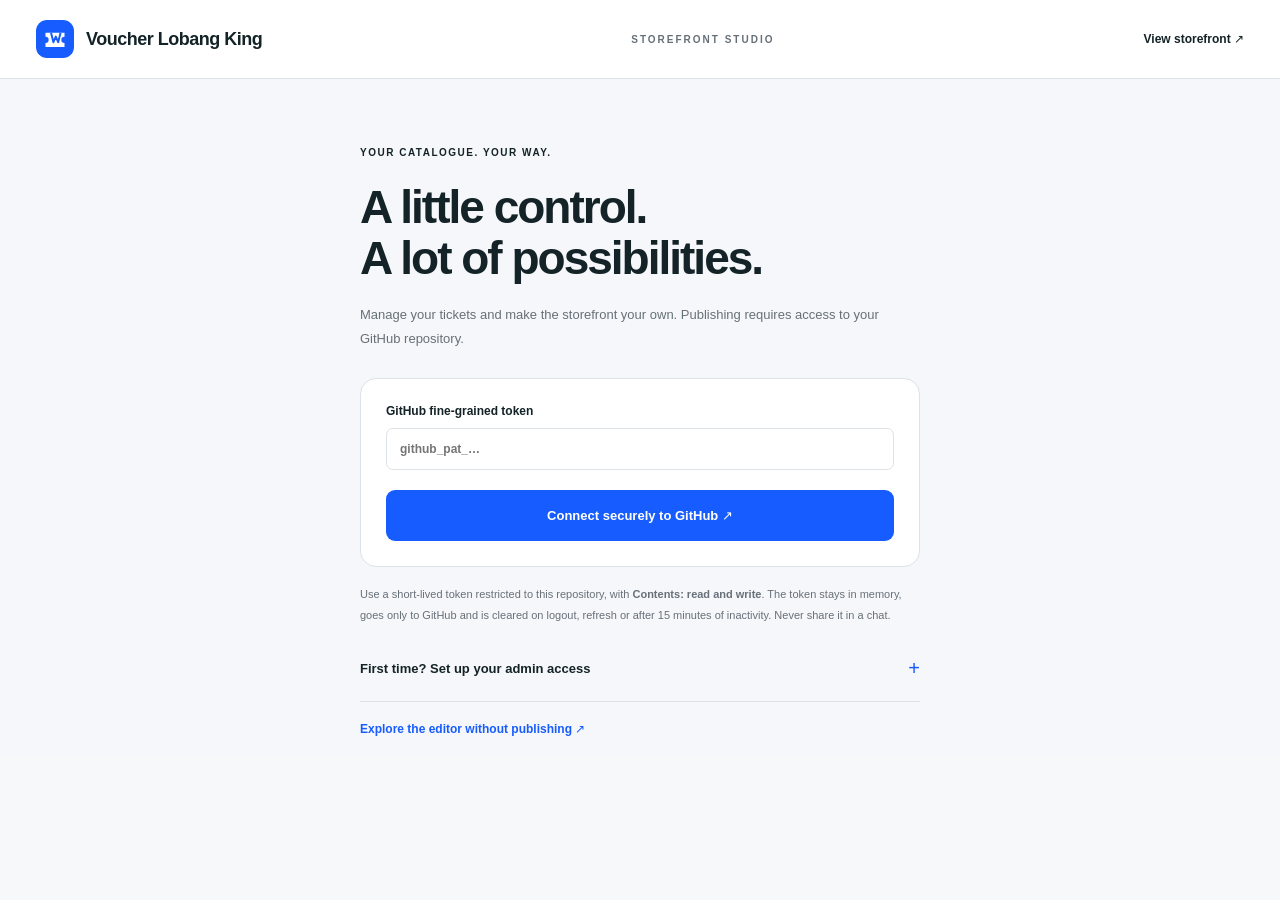
==== admin.html @ 3c6df665 "Launch Voucher Lobang King ticket storefront and protected admin" ====
<!doctype html><html lang="en"><head><meta charset="utf-8"><meta name="viewport" content="width=device-width,initial-scale=1"><meta name="robots" content="noindex,nofollow"><meta name="referrer" content="no-referrer"><meta http-equiv="Content-Security-Policy" content="default-src 'self'; script-src 'self'; style-src 'self' 'unsafe-inline'; img-src 'self' data: blob:; connect-src 'self' https://api.github.com; frame-src 'self'; object-src 'none'; base-uri 'self'; form-action 'self'"><title>Admin · Voucher Lobang King</title><link rel="icon" href="assets/logo.svg"><link rel="stylesheet" href="styles.css"><link rel="stylesheet" href="admin.css"><script src="shared.js" defer></script><script src="admin.js" defer></script></head><body class="admin-body">
<header class="admin-header"><a class="brand" href="./"><img src="assets/logo.svg" width="38" height="38" alt=""><span>Voucher Lobang King</span></a><span class="admin-label">STOREFRONT STUDIO</span><a class="text-link" href="./" target="_blank" rel="noopener">View storefront ↗</a></header>
<section id="login-panel" class="login-panel"><div class="eyebrow">YOUR CATALOGUE. YOUR WAY.</div><h1>A little control.<br>A lot of possibilities.</h1><p>Manage your tickets and make the storefront your own. Publishing requires access to your GitHub repository.</p><form id="login-form"><label>GitHub fine-grained token<input id="github-token" type="password" autocomplete="off" spellcheck="false" placeholder="github_pat_…" required></label><button class="button" id="connect-button" type="submit">Connect securely to GitHub ↗</button></form><p class="help">Use a short-lived token restricted to this repository, with <strong>Contents: read and write</strong>. The token stays in memory, goes only to GitHub and is cleared on logout, refresh or after 15 minutes of inactivity. Never share it in a chat.</p><details class="token-guide"><summary>First time? Set up your admin access <span>+</span></summary><ol><li>Open <a href="https://github.com/settings/personal-access-tokens/new" target="_blank" rel="noopener noreferrer">GitHub’s fine-grained token settings ↗</a>.</li><li>Choose the account that owns your site. Set a short expiry.</li><li>Select <strong>Only select repositories</strong>, then <strong>VoucherLobang</strong>.</li><li>Under Repository permissions, set <strong>Contents</strong> to <strong>Read and write</strong>. Leave other permissions unchanged.</li><li>Generate the token, paste it above and connect. Revoke it in GitHub when no longer needed.</li></ol></details><button id="open-draft" class="draft-button" type="button">Explore the editor without publishing ↗</button><p id="login-status" role="status" aria-live="polite"></p></section>
<div id="workspace" class="studio" hidden><aside class="studio-sidebar"><div><div class="eyebrow">YOUR STOREFRONT</div><h2>Make it yours.</h2><p id="auth-status" class="help"></p></div><nav aria-label="Admin sections"><button data-tab="tickets" class="selected">◈ &nbsp; Tickets</button><button data-tab="design">✦ &nbsp; Brand & design</button><button data-tab="content">≡ &nbsp; Homepage & links</button><button data-tab="faq">? &nbsp; Questions & answers</button><button data-tab="backup">↓ &nbsp; Backup & restore</button></nav><div class="sidebar-bottom"><p class="help">Drafts save on this device. Publish sends changes to GitHub for your live website.</p><button id="logout" class="button secondary">Disconnect</button></div></aside><main class="studio-main"><div class="studio-toolbar"><div><span id="change-status" class="pill">Draft</span><p id="save-status" role="status" aria-live="polite">Ready when you are.</p></div><div><button id="toggle-preview" class="button secondary">Show live preview</button><button id="publish" class="button">Publish changes ↗</button></div></div><div class="editor-layout"><div id="editor"></div><section id="preview-panel" class="preview-panel" hidden><div class="preview-toolbar"><strong>Draft preview</strong><button id="preview-size" class="text-button">Mobile view</button></div><iframe id="preview-frame" title="Draft storefront preview" src="index.html?preview=1" sandbox="allow-scripts allow-same-origin allow-popups"></iframe></section></div></main></div>
<dialog id="publish-dialog" class="enquiry"><h2>Ready to go live?</h2><p id="publish-summary"></p><p>These settings are public website content. GitHub Pages may take a few minutes to show the changes.</p><div class="enquiry-actions"><button id="confirm-publish" class="button">Publish to GitHub ↗</button><button id="cancel-publish" class="button secondary">Keep editing</button></div></dialog>
</body></html>
---- styles.css ----
:root{--accent:#175cff;--page:#f7f8fa;--ink:#142327;--muted:#677078;--line:#dde2e6;--mint:#d5f2e6;--radius:18px;font-family:Inter,Arial,Helvetica,sans-serif;color:var(--ink);background:var(--page);font-synthesis:none}*{box-sizing:border-box}html{scroll-behavior:smooth;scroll-padding-top:30px}body{margin:0}button,input,textarea,select{font:inherit}button,a,input,textarea,select{-webkit-tap-highlight-color:transparent}button,a{touch-action:manipulation}a{color:inherit;text-decoration:none}button{cursor:pointer}button:disabled{cursor:not-allowed;opacity:.55}a:focus-visible,button:focus-visible,input:focus-visible,select:focus-visible,summary:focus-visible,textarea:focus-visible{outline:3px solid var(--accent);outline-offset:4px}[hidden]{display:none!important}.wrap{max-width:1240px;width:calc(100% - 96px);margin-inline:auto}.announcement{text-align:center;background:var(--ink);color:#fff;padding:11px 20px;font-size:12px;letter-spacing:.4px}.header{display:flex;align-items:center;justify-content:space-between;gap:30px;padding-block:25px}.brand{display:flex;align-items:center;gap:12px;font-weight:800;font-size:18px;letter-spacing:-.5px}.brand span{max-width:185px}.header nav{display:flex;gap:28px;font-size:13px;font-weight:600}.header nav a:hover,.text-link:hover,.footer a:hover{color:var(--accent)}.button{display:inline-flex;align-items:center;justify-content:center;gap:18px;background:var(--accent);color:#fff;border:1px solid transparent;border-radius:9px;padding:17px 22px;font-size:13px;font-weight:700;transition:transform .2s,filter .2s}.button:hover{filter:brightness(.92);transform:translateY(-2px)}.button.small{padding:13px 18px;white-space:nowrap}.button.secondary{background:white;border-color:var(--line);color:var(--ink)}.hero{display:grid;grid-template-columns:1fr 1.02fr;gap:42px;align-items:center;padding-block:26px 36px}.eyebrow{font-size:10px;font-weight:800;letter-spacing:1.5px;line-height:1.8}.dot{display:inline-block;width:7px;height:7px;background:var(--accent);border-radius:50%;margin-right:8px}.hero h1{font-size:clamp(42px,4.4vw,66px);line-height:1.07;letter-spacing:-3.5px;margin:25px 0}.hero h1 span{color:var(--accent)}.hero-copy>p{font-size:15px;color:var(--muted);line-height:1.85;max-width:415px}.hero-actions{display:flex;align-items:center;gap:22px;flex-wrap:wrap;margin-top:27px}.text-link{font-size:12px;font-weight:700}.hero-note{display:flex;align-items:center;gap:10px;font-size:12px;color:var(--muted);margin-top:28px}.mini-icon{font-size:22px;color:var(--accent)}.hero-visual{position:relative;height:433px;border-radius:22px;isolation:isolate}.hero-visual>img{width:100%;height:100%;object-fit:cover;object-position:center;border-radius:22px}.visual-shade{position:absolute;inset:0;border-radius:22px;background:linear-gradient(0deg,rgba(1,20,44,.83),transparent 75%)}.visual-label{position:absolute;top:26px;left:25px;font-size:9px;letter-spacing:2px;color:#fff;font-weight:700}.visual-caption{position:absolute;bottom:32px;left:29px;right:29px;display:flex;justify-content:space-between;align-items:end;color:white;font-size:32px;line-height:1.15;font-weight:600;letter-spacing:-1px}.visual-caption>a{display:flex;align-items:center;justify-content:center;width:44px;height:44px;border:1px solid #ffffff70;border-radius:50%;font-size:23px}.ticket-stamp{position:absolute;top:65px;right:-18px;background:var(--mint);padding:23px 20px;display:flex;flex-direction:column;align-items:center;transform:rotate(9deg);border-radius:15px;box-shadow:0 8px 30px #0002}.ticket-stamp span{font-size:8px;letter-spacing:1.6px;font-weight:800}.ticket-stamp strong{font-family:Georgia,serif;font-style:italic;font-size:27px;padding:5px 0}.promise-strip{display:flex;justify-content:center;gap:72px;border-top:1px solid var(--line);border-bottom:1px solid var(--line);padding:23px 0;font-size:12px;font-weight:600}.promise-strip i{font-style:normal;color:var(--accent);font-size:18px;margin-right:10px}.catalogue{padding-block:69px}.section-top{display:flex;align-items:end;justify-content:space-between;gap:25px;margin-bottom:30px}h2{font-size:35px;line-height:1.2;letter-spacing:-1.5px;margin:10px 0 0}.section-top>p{font-size:12px;line-height:1.8;color:var(--muted);margin:0}.catalogue-controls{display:flex;align-items:center;justify-content:space-between;gap:20px;margin:28px 0 20px}.filters{display:flex;gap:8px;flex-wrap:wrap}.filter{border:1px solid var(--line);border-radius:7px;background:transparent;padding:11px 17px;font-size:12px;font-weight:600;color:var(--muted)}.filter span{font-size:10px;margin-left:6px;opacity:.7}.filter.active{background:var(--ink);color:#fff;border-color:var(--ink)}.search{display:flex;align-items:center;gap:10px;background:#fff;border:1px solid var(--line);border-radius:8px;padding:9px 13px}.search span{font-size:24px;line-height:1}.search input{border:0;background:transparent;font-size:12px;max-width:200px;padding:4px;width:190px;outline-offset:9px}.catalogue-meta{display:flex;justify-content:space-between;font-size:11px;color:var(--muted);margin:22px 0 17px}.sort-label select{background:transparent;border:0;font-size:11px;color:var(--ink);margin-left:8px}.product-grid{display:grid;grid-template-columns:repeat(3,1fr);gap:24px}.product-card{background:white;border:1px solid #e4e8eb;border-radius:var(--radius);overflow:hidden;transition:box-shadow .2s,transform .2s}.product-card:hover{box-shadow:0 12px 30px #1423270a;transform:translateY(-3px)}.product-image{display:block;position:relative;width:100%;height:215px;padding:0;border:0;background:#d7e1e9;overflow:hidden}.product-image img{height:100%;width:100%;object-fit:cover;transition:transform .35s}.product-image:hover img{transform:scale(1.04)}.card-badge{position:absolute;top:15px;left:15px;font-size:10px;font-weight:700;border-radius:5px;background:#fffef2f0;padding:7px 10px}.image-arrow{position:absolute;bottom:15px;right:15px;border-radius:50%;width:29px;height:29px;display:grid;place-items:center;background:#ffffffd9;font-size:20px}.product-content{padding:21px}.product-category{color:var(--accent);font-size:10px;font-weight:600}.product-category span{color:var(--muted);font-weight:400}.product-content h3{font-size:20px;letter-spacing:-.6px;margin:12px 0 7px}.product-content>p{font-size:12px;color:var(--muted);margin:0 0 24px}.product-bottom{border-top:1px solid #edf0f2;padding-top:17px;display:flex;align-items:center;justify-content:space-between;gap:8px}.product-bottom strong{font-size:12px}.card-cta{border:0;background:var(--accent);color:white;border-radius:6px;padding:9px 12px;font-size:10px;font-weight:700}.catalogue-footnote{font-size:10px;color:var(--muted);line-height:1.7;margin:23px 0 0}.empty{text-align:center;padding:50px}.featured{background:var(--mint);border-radius:22px;padding:43px 48px;display:grid;grid-template-columns:1fr 1fr;gap:60px}.featured-text>p{font-size:13px;line-height:1.8;max-width:355px;color:#416057}.featured-list{display:grid;gap:12px;align-content:center}.featured-item{display:flex;align-items:center;gap:17px;text-align:left;border:0;border-radius:12px;background:#ffffffd9;padding:10px 17px 10px 10px;color:var(--ink)}.featured-item img{width:64px;height:64px;object-fit:cover;border-radius:8px}.featured-item>span{display:flex;flex-direction:column;gap:8px;flex:1}.featured-item strong{font-size:13px}.featured-item small{font-size:11px;color:var(--muted)}.featured-item i{font-size:22px;font-style:normal}.how{padding-block:75px}.pill{display:inline-block;padding:9px 13px;border-radius:40px;background:#e9edf3;font-size:10px;font-weight:600}.steps{display:grid;grid-template-columns:repeat(4,1fr);gap:27px;margin-top:35px}.step-no{font-family:Georgia,serif;color:var(--accent);font-size:32px;font-style:italic}.steps article{border-top:1px solid var(--line);padding-top:23px}.steps h3{font-size:15px;margin:20px 0 12px}.steps p{font-size:12px;line-height:1.9;color:var(--muted)}.faq{display:grid;grid-template-columns:1fr 1.4fr;gap:80px;padding-block:20px 70px}.faq>div>p{font-size:13px;line-height:2;color:var(--muted)}details{border-bottom:1px solid var(--line)}summary{display:flex;justify-content:space-between;align-items:center;gap:20px;list-style:none;padding:21px 0;cursor:pointer;font-weight:600;font-size:13px}summary::-webkit-details-marker{display:none}summary>span{font-size:20px;color:var(--accent);font-weight:400}details[open] summary>span{transform:rotate(45deg)}details>p{font-size:12px;line-height:1.9;color:var(--muted);margin-top:0;padding-bottom:15px}.cta{background:var(--accent);border-radius:22px;padding:43px 48px;color:white;display:flex;align-items:center;justify-content:space-between}.cta h2{font-size:42px}.cta p{font-size:13px;opacity:.85;margin-bottom:0}.button.light{background:white;color:var(--accent)}.footer{padding-block:55px 25px;display:flex;flex-wrap:wrap;align-items:start;justify-content:space-between;gap:25px}.footer .brand{font-size:15px}.footer>div>p{font-size:11px;color:var(--muted);margin-left:48px}.footer-links{display:flex;gap:23px;font-size:12px;padding-top:14px}.footer-bottom{width:100%;border-top:1px solid var(--line);padding-top:18px;font-size:9px;line-height:1.7;color:var(--muted)}.footer .footer-bottom p{margin:0 0 8px}.floating-chat{position:fixed;bottom:24px;right:24px;z-index:10;display:flex;align-items:center;gap:8px;background:var(--accent);color:#fff;border-radius:30px;padding:13px 17px;box-shadow:0 6px 22px #16274725;font-size:12px;font-weight:700}.floating-chat svg{width:22px;height:22px}.skip{position:fixed;top:-100px;left:20px;background:white;padding:15px;z-index:100}.skip:focus{top:10px}.enquiry{border:0;border-radius:20px;padding:35px;width:calc(100% - 32px);max-width:560px;color:var(--ink);max-height:90dvh;overflow:auto}.enquiry::backdrop{background:#10212bc4;backdrop-filter:blur(4px)}.close-button{position:absolute;right:15px;top:12px;border:0;background:#edf0f3;border-radius:50%;font-size:22px;width:32px;height:32px}.enquiry h2{font-size:28px;margin:10px 0 15px}.dialog-price{color:var(--accent);font-size:14px}.enquiry p{font-size:12px;line-height:1.8;color:var(--muted)}.ticket-terms{background:var(--page);border-radius:9px;padding:13px 15px;margin:15px 0 24px}.ticket-terms strong{font-size:11px}.ticket-terms p{margin:7px 0 0}.enquiry form>label,.field-row label{display:flex;flex-direction:column;gap:9px;font-size:12px;font-weight:600;margin-bottom:17px}.enquiry input,.enquiry textarea,.enquiry select{border:1px solid var(--line);padding:11px;border-radius:7px;background:white;color:var(--ink);width:100%;font-size:13px}.field-row{display:grid;grid-template-columns:1fr 1fr;gap:15px}.enquiry-actions{display:flex;gap:10px;flex-wrap:wrap}.help{font-size:11px!important}.load-error{position:fixed;bottom:0;width:100%;padding:20px;background:#fff1d6;z-index:20;font-size:13px}.load-error button{margin:0 8px}body[data-layout=compact] .product-image{height:155px}body[data-layout=compact] .product-grid{gap:16px}body[data-layout=compact] .product-content{padding:17px}
@media(min-width:1500px){.hero h1{font-size:66px}}@media(max-width:1050px){.wrap{width:calc(100% - 56px)}.header{gap:16px}.header nav{gap:17px}.brand{font-size:16px}.hero{gap:25px}.hero h1{font-size:48px;letter-spacing:-2px}.hero-visual{height:400px}.hero-actions{gap:15px}.hero-actions .text-link{font-size:11px}.promise-strip{gap:30px}.product-grid{gap:18px}.product-content{padding:17px}.product-image{height:190px}.product-bottom{flex-wrap:wrap}.faq{gap:40px}.featured{gap:25px}}@media(max-width:760px){.wrap{width:calc(100% - 36px)}.announcement{font-size:10px;padding:9px 16px}.header{padding-block:18px}.header nav{display:none}.header .brand{font-size:14px;gap:9px}.header .brand img{width:36px;height:36px}.header .brand span{max-width:140px}.header .button{font-size:10px;padding:11px 12px;gap:8px}.hero{grid-template-columns:1fr;padding-block:16px 25px;gap:28px}.hero h1{font-size:48px;letter-spacing:-2.6px;margin:21px 0}.hero-copy>p{font-size:14px;max-width:95%}.hero .eyebrow{font-size:8px}.hero-actions{margin-top:21px}.hero-note{margin-top:19px}.hero-visual{height:340px;margin-right:8px}.ticket-stamp{top:36px;right:-8px}.visual-caption{font-size:28px}.promise-strip{gap:14px;justify-content:space-between;font-size:9px;padding-block:17px}.promise-strip i{font-size:14px;margin-right:4px}.catalogue{padding-block:42px}.section-top{align-items:start}.section-top>p{display:none}h2{font-size:29px;letter-spacing:-1px}.catalogue-controls{flex-direction:column;align-items:stretch;gap:15px;margin-top:22px}.filters{gap:6px}.filter{padding:10px 12px;font-size:11px}.search input{max-width:none;width:100%}.search span{font-size:22px}.search{padding:9px 12px}.catalogue-meta{font-size:10px}.product-grid{grid-template-columns:repeat(2,minmax(0,1fr));gap:13px}.product-image{height:170px}.product-content{padding:14px 12px}.product-content h3{font-size:16px;min-height:37px;line-height:1.2;margin-top:10px}.product-category{font-size:9px}.product-category span{display:none}.product-content>p{font-size:10px;min-height:27px;line-height:1.5;margin-bottom:14px}.card-badge{font-size:8px;top:10px;left:10px;padding:6px 7px;max-width:calc(100% - 20px)}.product-bottom{align-items:stretch;gap:10px}.product-bottom strong{font-size:10px;width:100%}.card-cta{width:100%;font-size:10px;padding:10px}.featured{grid-template-columns:1fr;padding:27px;gap:20px}.featured-text h2 br{display:none}.featured-text p{max-width:none}.featured-item img{width:53px;height:53px}.how{padding-block:46px}.how .section-top{flex-wrap:wrap}.steps{grid-template-columns:1fr 1fr;gap:21px;margin-top:23px}.steps h3{font-size:14px}.steps p{font-size:11px}.faq{grid-template-columns:1fr;gap:18px;padding-bottom:42px}.faq h2 br{display:none}.faq>div>p br{display:none}.faq>div>p .text-link{margin-left:6px}.cta{padding:30px;align-items:start;flex-direction:column;gap:25px}.cta h2{font-size:36px}.footer{padding-block:37px 65px;gap:15px}.footer-links{font-size:11px;gap:18px}.floating-chat{bottom:16px;right:16px;padding:12px}.floating-chat span{display:none}.enquiry{padding:28px 22px}.enquiry h2{font-size:25px}.enquiry-actions .button{flex:1;font-size:11px;padding:14px 12px}}@media(max-width:380px){.hero h1{font-size:43px}.header .brand span{max-width:115px}.product-image{height:140px}.filters{gap:5px}.filter{padding:9px}.promise-strip{flex-wrap:wrap;justify-content:center}.product-content h3{font-size:15px}.card-badge{font-size:7px}}@media(prefers-reduced-motion:reduce){html{scroll-behavior:auto}*{transition:none!important}}
---- admin.css ----
.admin-body{background:#f6f7fa}.admin-header{display:flex;align-items:center;justify-content:space-between;padding:20px 36px;background:white;border-bottom:1px solid var(--line);gap:20px}.admin-label{font-size:10px;font-weight:800;letter-spacing:2px;color:var(--muted)}.login-panel{max-width:560px;width:calc(100% - 40px);margin:65px auto}.login-panel h1{font-size:46px;line-height:1.1;letter-spacing:-2px;margin:20px 0}.login-panel>p{font-size:13px;line-height:1.85;color:var(--muted)}.login-panel form{background:white;border:1px solid var(--line);border-radius:16px;padding:25px;margin:27px 0 17px}.login-panel label{display:flex;flex-direction:column;gap:10px;font-size:12px;font-weight:700;margin-bottom:20px}.login-panel input{border:1px solid var(--line);border-radius:7px;padding:13px}.login-panel form .button{width:100%}.token-guide{font-size:12px}.token-guide li{padding:5px;line-height:1.7}.token-guide a{color:var(--accent);text-decoration:underline}.draft-button{border:0;background:transparent;color:var(--accent);padding:20px 0;font-size:12px;font-weight:700}.studio{display:grid;grid-template-columns:230px minmax(0,1fr);min-height:calc(100vh - 80px)}.studio-sidebar{padding:32px 24px;background:white;border-right:1px solid var(--line);display:flex;flex-direction:column}.studio-sidebar h2{font-size:23px;margin:7px 0 15px;letter-spacing:-.8px}.studio-sidebar nav{display:grid;gap:6px;margin-top:24px}.studio-sidebar nav button{background:transparent;border:0;border-radius:7px;text-align:left;padding:14px 11px;font-size:12px;color:var(--muted)}.studio-sidebar nav button.selected{background:#eaf0ff;color:var(--accent);font-weight:700}.sidebar-bottom{margin-top:auto;padding-top:40px}.sidebar-bottom p{font-size:11px;line-height:1.8;color:var(--muted)}.sidebar-bottom .button{padding:11px 14px;font-size:11px}.studio-main{padding:25px 32px;min-width:0}.studio-toolbar{display:flex;align-items:center;justify-content:space-between;gap:20px;border-bottom:1px solid var(--line);padding-bottom:20px;margin-bottom:28px}.studio-toolbar>div:last-child{display:flex;gap:10px}.studio-toolbar .button{padding:12px 15px;font-size:11px}.studio-toolbar p{font-size:11px;color:var(--muted);margin:8px 0 0;max-width:420px}.editor-layout{display:grid;grid-template-columns:1fr;gap:25px;align-items:start}.editor-layout.with-preview{grid-template-columns:minmax(380px,1fr) minmax(350px,1fr)}#editor{min-width:0}.editor-head{display:flex;align-items:center;justify-content:space-between;gap:15px;margin-bottom:25px}.editor-head h1{font-size:28px;letter-spacing:-1px;margin:0 0 8px}.editor-head p{font-size:12px;line-height:1.7;color:var(--muted);margin:0}.editor-card{background:white;border:1px solid var(--line);border-radius:13px;padding:24px;margin-bottom:20px}.editor-card h3{font-size:17px;letter-spacing:-.4px;margin:0 0 20px}.editor-fields{display:grid;grid-template-columns:1fr 1fr;gap:17px}.editor-fields label{display:flex;flex-direction:column;gap:8px;font-size:11px;font-weight:700}.editor-fields label.full{grid-column:1/-1}.editor-fields input,.editor-fields textarea,.editor-fields select{border:1px solid var(--line);border-radius:7px;padding:11px;width:100%;background:white;font-size:12px;color:var(--ink)}.editor-fields textarea{resize:vertical;min-height:70px;line-height:1.6}.editor-fields input[type=color]{height:44px;padding:4px}.editor-fields label.check{display:flex;flex-direction:row;align-items:center;gap:10px;font-size:12px}.editor-fields input[type=checkbox]{width:16px;height:16px;accent-color:var(--accent)}.editor-actions{display:flex;gap:10px;margin-top:22px;align-items:center;flex-wrap:wrap}.text-button{border:0;background:transparent;color:var(--accent);font-size:11px;font-weight:700;padding:8px 0}.text-button.danger{color:#aa3131}.ticket-row{display:flex;align-items:center;gap:14px;background:white;border:1px solid var(--line);border-radius:10px;padding:16px;margin-bottom:12px}.ticket-row>.ticket-symbol{width:42px;height:42px;border-radius:8px;background:#eaf0ff;display:grid;place-items:center;font-size:22px;color:var(--accent)}.ticket-row .row-title{flex:1;min-width:0}.ticket-row h3{font-size:14px;margin:0 0 7px}.ticket-row p{font-size:10px;color:var(--muted);margin:0;line-height:1.7}.row-buttons{display:flex;gap:8px;align-items:center}.row-buttons button{border:1px solid var(--line);background:white;border-radius:6px;padding:8px 10px;font-size:11px;color:var(--ink)}.row-buttons button.primary{background:var(--accent);color:white;border-color:var(--accent)}.preview-panel{position:sticky;top:20px;background:white;border:1px solid var(--line);border-radius:12px;overflow:hidden}.preview-toolbar{display:flex;justify-content:space-between;align-items:center;padding:12px 15px;border-bottom:1px solid var(--line);font-size:11px}.preview-panel iframe{border:0;display:block;width:100%;height:730px;margin:auto;background:#fff}.preview-panel.mobile iframe{width:375px;max-width:100%}.editor-info{background:#eaf0ff;padding:18px;border-radius:9px;font-size:12px;line-height:1.8;margin-bottom:20px}.colour-presets{display:flex;gap:10px;flex-wrap:wrap;margin-bottom:20px}.colour-presets button{border:1px solid var(--line);border-radius:6px;background:white;padding:10px 14px;font-size:11px}.colour-presets span{display:inline-block;width:12px;height:12px;border-radius:50%;background:var(--swatch);margin-right:7px;vertical-align:middle}.import-file{display:block;margin-top:12px}.upload-note{font-weight:400;line-height:1.6;color:var(--muted)}#login-status{font-size:12px;color:#ac3434}.draft-saved{color:#258054!important}#publish-dialog p{line-height:1.8}@media(max-width:1200px){.editor-layout.with-preview{grid-template-columns:1fr}.preview-panel{position:static}.preview-panel iframe{height:650px}}@media(max-width:760px){.admin-header{padding:16px 20px}.admin-label{display:none}.admin-header .brand{font-size:13px}.admin-header .brand span{max-width:140px}.admin-header>a:last-child{font-size:10px}.login-panel{margin:40px auto}.login-panel h1{font-size:38px}.studio{display:block}.studio-sidebar{padding:20px;border-right:0;border-bottom:1px solid var(--line)}.studio-sidebar>div:first-child{display:none}.studio-sidebar nav{display:flex;overflow-x:auto;margin:0;gap:6px}.studio-sidebar nav button{white-space:nowrap;padding:11px;font-size:11px}.sidebar-bottom{display:flex;align-items:center;justify-content:space-between;padding-top:10px;gap:20px}.sidebar-bottom p{max-width:230px;font-size:10px}.studio-main{padding:20px}.studio-toolbar{align-items:start;flex-direction:column;gap:13px}.studio-toolbar>div:last-child{width:100%}.studio-toolbar .button{flex:1;font-size:10px}.editor-card{padding:20px}.editor-fields{gap:15px;grid-template-columns:1fr}.editor-fields label.full{grid-column:auto}.ticket-row{padding:13px;gap:10px}.ticket-row>.ticket-symbol{display:none}.row-buttons{gap:5px}.row-buttons button{padding:8px}.ticket-row h3{font-size:12px}.editor-head .button{font-size:10px;padding:12px}.editor-head h1{font-size:24px}.preview-panel iframe{height:600px}.editor-actions{gap:15px}}
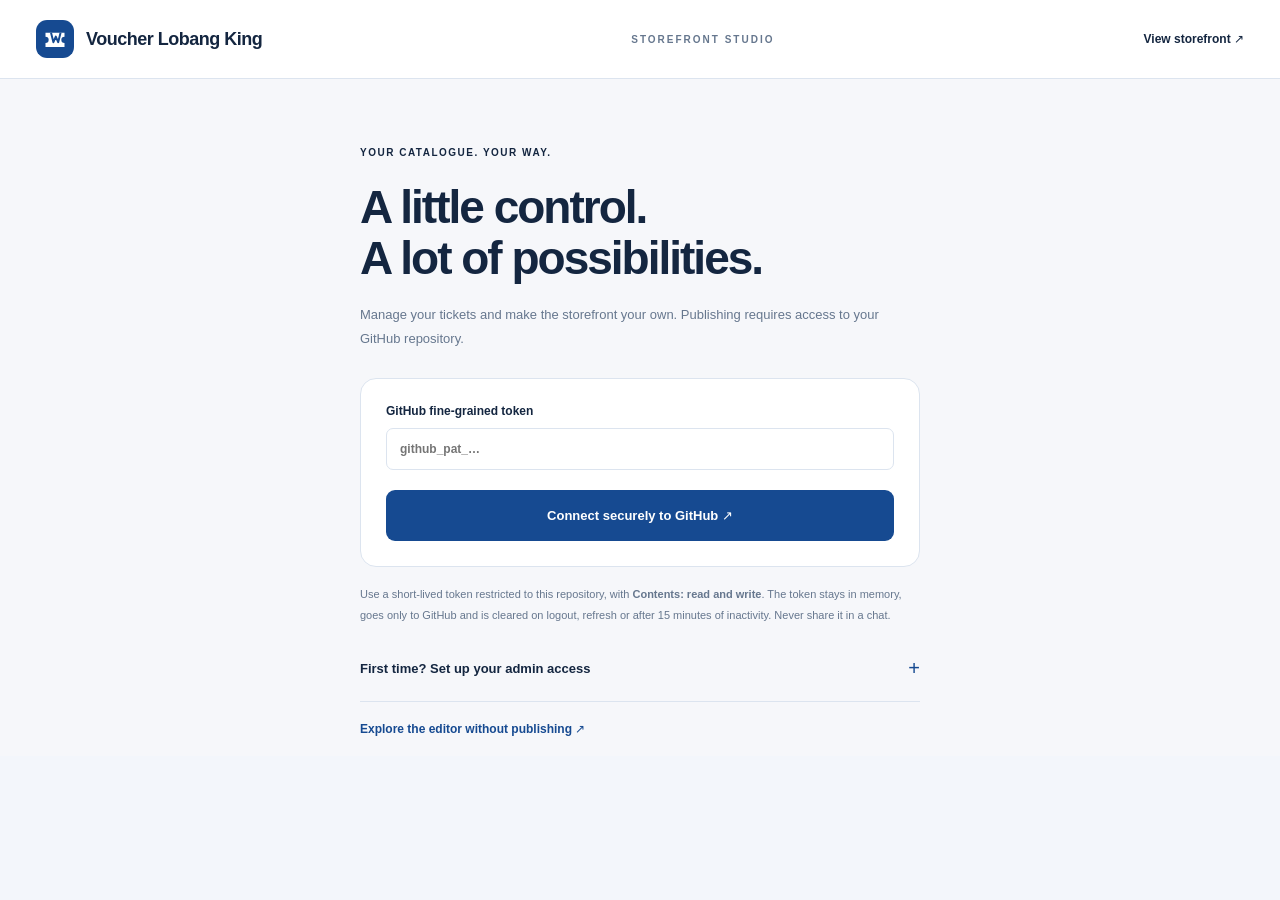
==== commit 5774f9d6: "Refresh cached style and logo assets for the deep blue theme" ====
--- a/admin.html
+++ b/admin.html
@@ -1,5 +1,5 @@
-<!doctype html><html lang="en"><head><meta charset="utf-8"><meta name="viewport" content="width=device-width,initial-scale=1"><meta name="robots" content="noindex,nofollow"><meta name="referrer" content="no-referrer"><meta http-equiv="Content-Security-Policy" content="default-src 'self'; script-src 'self'; style-src 'self' 'unsafe-inline'; img-src 'self' data: blob:; connect-src 'self' https://api.github.com; frame-src 'self'; object-src 'none'; base-uri 'self'; form-action 'self'"><title>Admin · Voucher Lobang King</title><link rel="icon" href="assets/logo.svg"><link rel="stylesheet" href="styles.css"><link rel="stylesheet" href="admin.css"><script src="shared.js" defer></script><script src="admin.js" defer></script></head><body class="admin-body">
-<header class="admin-header"><a class="brand" href="./"><img src="assets/logo.svg" width="38" height="38" alt=""><span>Voucher Lobang King</span></a><span class="admin-label">STOREFRONT STUDIO</span><a class="text-link" href="./" target="_blank" rel="noopener">View storefront ↗</a></header>
+<!doctype html><html lang="en"><head><meta charset="utf-8"><meta name="viewport" content="width=device-width,initial-scale=1"><meta name="robots" content="noindex,nofollow"><meta name="referrer" content="no-referrer"><meta http-equiv="Content-Security-Policy" content="default-src 'self'; script-src 'self'; style-src 'self' 'unsafe-inline'; img-src 'self' data: blob:; connect-src 'self' https://api.github.com; frame-src 'self'; object-src 'none'; base-uri 'self'; form-action 'self'"><title>Admin · Voucher Lobang King</title><link rel="icon" href="assets/logo.svg?v=deep-blue"><link rel="stylesheet" href="styles.css?v=deep-blue"><link rel="stylesheet" href="admin.css?v=deep-blue"><script src="shared.js?v=deep-blue" defer></script><script src="admin.js?v=deep-blue" defer></script></head><body class="admin-body">
+<header class="admin-header"><a class="brand" href="./"><img src="assets/logo.svg?v=deep-blue" width="38" height="38" alt=""><span>Voucher Lobang King</span></a><span class="admin-label">STOREFRONT STUDIO</span><a class="text-link" href="./" target="_blank" rel="noopener">View storefront ↗</a></header>
 <section id="login-panel" class="login-panel"><div class="eyebrow">YOUR CATALOGUE. YOUR WAY.</div><h1>A little control.<br>A lot of possibilities.</h1><p>Manage your tickets and make the storefront your own. Publishing requires access to your GitHub repository.</p><form id="login-form"><label>GitHub fine-grained token<input id="github-token" type="password" autocomplete="off" spellcheck="false" placeholder="github_pat_…" required></label><button class="button" id="connect-button" type="submit">Connect securely to GitHub ↗</button></form><p class="help">Use a short-lived token restricted to this repository, with <strong>Contents: read and write</strong>. The token stays in memory, goes only to GitHub and is cleared on logout, refresh or after 15 minutes of inactivity. Never share it in a chat.</p><details class="token-guide"><summary>First time? Set up your admin access <span>+</span></summary><ol><li>Open <a href="https://github.com/settings/personal-access-tokens/new" target="_blank" rel="noopener noreferrer">GitHub’s fine-grained token settings ↗</a>.</li><li>Choose the account that owns your site. Set a short expiry.</li><li>Select <strong>Only select repositories</strong>, then <strong>VoucherLobang</strong>.</li><li>Under Repository permissions, set <strong>Contents</strong> to <strong>Read and write</strong>. Leave other permissions unchanged.</li><li>Generate the token, paste it above and connect. Revoke it in GitHub when no longer needed.</li></ol></details><button id="open-draft" class="draft-button" type="button">Explore the editor without publishing ↗</button><p id="login-status" role="status" aria-live="polite"></p></section>
 <div id="workspace" class="studio" hidden><aside class="studio-sidebar"><div><div class="eyebrow">YOUR STOREFRONT</div><h2>Make it yours.</h2><p id="auth-status" class="help"></p></div><nav aria-label="Admin sections"><button data-tab="tickets" class="selected">◈ &nbsp; Tickets</button><button data-tab="design">✦ &nbsp; Brand & design</button><button data-tab="content">≡ &nbsp; Homepage & links</button><button data-tab="faq">? &nbsp; Questions & answers</button><button data-tab="backup">↓ &nbsp; Backup & restore</button></nav><div class="sidebar-bottom"><p class="help">Drafts save on this device. Publish sends changes to GitHub for your live website.</p><button id="logout" class="button secondary">Disconnect</button></div></aside><main class="studio-main"><div class="studio-toolbar"><div><span id="change-status" class="pill">Draft</span><p id="save-status" role="status" aria-live="polite">Ready when you are.</p></div><div><button id="toggle-preview" class="button secondary">Show live preview</button><button id="publish" class="button">Publish changes ↗</button></div></div><div class="editor-layout"><div id="editor"></div><section id="preview-panel" class="preview-panel" hidden><div class="preview-toolbar"><strong>Draft preview</strong><button id="preview-size" class="text-button">Mobile view</button></div><iframe id="preview-frame" title="Draft storefront preview" src="index.html?preview=1" sandbox="allow-scripts allow-same-origin allow-popups"></iframe></section></div></main></div>
 <dialog id="publish-dialog" class="enquiry"><h2>Ready to go live?</h2><p id="publish-summary"></p><p>These settings are public website content. GitHub Pages may take a few minutes to show the changes.</p><div class="enquiry-actions"><button id="confirm-publish" class="button">Publish to GitHub ↗</button><button id="cancel-publish" class="button secondary">Keep editing</button></div></dialog>
--- a/styles.css
+++ b/styles.css
@@ -1,2 +1,4 @@
-:root{--accent:#175cff;--page:#f7f8fa;--ink:#142327;--muted:#677078;--line:#dde2e6;--mint:#d5f2e6;--radius:18px;font-family:Inter,Arial,Helvetica,sans-serif;color:var(--ink);background:var(--page);font-synthesis:none}*{box-sizing:border-box}html{scroll-behavior:smooth;scroll-padding-top:30px}body{margin:0}button,input,textarea,select{font:inherit}button,a,input,textarea,select{-webkit-tap-highlight-color:transparent}button,a{touch-action:manipulation}a{color:inherit;text-decoration:none}button{cursor:pointer}button:disabled{cursor:not-allowed;opacity:.55}a:focus-visible,button:focus-visible,input:focus-visible,select:focus-visible,summary:focus-visible,textarea:focus-visible{outline:3px solid var(--accent);outline-offset:4px}[hidden]{display:none!important}.wrap{max-width:1240px;width:calc(100% - 96px);margin-inline:auto}.announcement{text-align:center;background:var(--ink);color:#fff;padding:11px 20px;font-size:12px;letter-spacing:.4px}.header{display:flex;align-items:center;justify-content:space-between;gap:30px;padding-block:25px}.brand{display:flex;align-items:center;gap:12px;font-weight:800;font-size:18px;letter-spacing:-.5px}.brand span{max-width:185px}.header nav{display:flex;gap:28px;font-size:13px;font-weight:600}.header nav a:hover,.text-link:hover,.footer a:hover{color:var(--accent)}.button{display:inline-flex;align-items:center;justify-content:center;gap:18px;background:var(--accent);color:#fff;border:1px solid transparent;border-radius:9px;padding:17px 22px;font-size:13px;font-weight:700;transition:transform .2s,filter .2s}.button:hover{filter:brightness(.92);transform:translateY(-2px)}.button.small{padding:13px 18px;white-space:nowrap}.button.secondary{background:white;border-color:var(--line);color:var(--ink)}.hero{display:grid;grid-template-columns:1fr 1.02fr;gap:42px;align-items:center;padding-block:26px 36px}.eyebrow{font-size:10px;font-weight:800;letter-spacing:1.5px;line-height:1.8}.dot{display:inline-block;width:7px;height:7px;background:var(--accent);border-radius:50%;margin-right:8px}.hero h1{font-size:clamp(42px,4.4vw,66px);line-height:1.07;letter-spacing:-3.5px;margin:25px 0}.hero h1 span{color:var(--accent)}.hero-copy>p{font-size:15px;color:var(--muted);line-height:1.85;max-width:415px}.hero-actions{display:flex;align-items:center;gap:22px;flex-wrap:wrap;margin-top:27px}.text-link{font-size:12px;font-weight:700}.hero-note{display:flex;align-items:center;gap:10px;font-size:12px;color:var(--muted);margin-top:28px}.mini-icon{font-size:22px;color:var(--accent)}.hero-visual{position:relative;height:433px;border-radius:22px;isolation:isolate}.hero-visual>img{width:100%;height:100%;object-fit:cover;object-position:center;border-radius:22px}.visual-shade{position:absolute;inset:0;border-radius:22px;background:linear-gradient(0deg,rgba(1,20,44,.83),transparent 75%)}.visual-label{position:absolute;top:26px;left:25px;font-size:9px;letter-spacing:2px;color:#fff;font-weight:700}.visual-caption{position:absolute;bottom:32px;left:29px;right:29px;display:flex;justify-content:space-between;align-items:end;color:white;font-size:32px;line-height:1.15;font-weight:600;letter-spacing:-1px}.visual-caption>a{display:flex;align-items:center;justify-content:center;width:44px;height:44px;border:1px solid #ffffff70;border-radius:50%;font-size:23px}.ticket-stamp{position:absolute;top:65px;right:-18px;background:var(--mint);padding:23px 20px;display:flex;flex-direction:column;align-items:center;transform:rotate(9deg);border-radius:15px;box-shadow:0 8px 30px #0002}.ticket-stamp span{font-size:8px;letter-spacing:1.6px;font-weight:800}.ticket-stamp strong{font-family:Georgia,serif;font-style:italic;font-size:27px;padding:5px 0}.promise-strip{display:flex;justify-content:center;gap:72px;border-top:1px solid var(--line);border-bottom:1px solid var(--line);padding:23px 0;font-size:12px;font-weight:600}.promise-strip i{font-style:normal;color:var(--accent);font-size:18px;margin-right:10px}.catalogue{padding-block:69px}.section-top{display:flex;align-items:end;justify-content:space-between;gap:25px;margin-bottom:30px}h2{font-size:35px;line-height:1.2;letter-spacing:-1.5px;margin:10px 0 0}.section-top>p{font-size:12px;line-height:1.8;color:var(--muted);margin:0}.catalogue-controls{display:flex;align-items:center;justify-content:space-between;gap:20px;margin:28px 0 20px}.filters{display:flex;gap:8px;flex-wrap:wrap}.filter{border:1px solid var(--line);border-radius:7px;background:transparent;padding:11px 17px;font-size:12px;font-weight:600;color:var(--muted)}.filter span{font-size:10px;margin-left:6px;opacity:.7}.filter.active{background:var(--ink);color:#fff;border-color:var(--ink)}.search{display:flex;align-items:center;gap:10px;background:#fff;border:1px solid var(--line);border-radius:8px;padding:9px 13px}.search span{font-size:24px;line-height:1}.search input{border:0;background:transparent;font-size:12px;max-width:200px;padding:4px;width:190px;outline-offset:9px}.catalogue-meta{display:flex;justify-content:space-between;font-size:11px;color:var(--muted);margin:22px 0 17px}.sort-label select{background:transparent;border:0;font-size:11px;color:var(--ink);margin-left:8px}.product-grid{display:grid;grid-template-columns:repeat(3,1fr);gap:24px}.product-card{background:white;border:1px solid #e4e8eb;border-radius:var(--radius);overflow:hidden;transition:box-shadow .2s,transform .2s}.product-card:hover{box-shadow:0 12px 30px #1423270a;transform:translateY(-3px)}.product-image{display:block;position:relative;width:100%;height:215px;padding:0;border:0;background:#d7e1e9;overflow:hidden}.product-image img{height:100%;width:100%;object-fit:cover;transition:transform .35s}.product-image:hover img{transform:scale(1.04)}.card-badge{position:absolute;top:15px;left:15px;font-size:10px;font-weight:700;border-radius:5px;background:#fffef2f0;padding:7px 10px}.image-arrow{position:absolute;bottom:15px;right:15px;border-radius:50%;width:29px;height:29px;display:grid;place-items:center;background:#ffffffd9;font-size:20px}.product-content{padding:21px}.product-category{color:var(--accent);font-size:10px;font-weight:600}.product-category span{color:var(--muted);font-weight:400}.product-content h3{font-size:20px;letter-spacing:-.6px;margin:12px 0 7px}.product-content>p{font-size:12px;color:var(--muted);margin:0 0 24px}.product-bottom{border-top:1px solid #edf0f2;padding-top:17px;display:flex;align-items:center;justify-content:space-between;gap:8px}.product-bottom strong{font-size:12px}.card-cta{border:0;background:var(--accent);color:white;border-radius:6px;padding:9px 12px;font-size:10px;font-weight:700}.catalogue-footnote{font-size:10px;color:var(--muted);line-height:1.7;margin:23px 0 0}.empty{text-align:center;padding:50px}.featured{background:var(--mint);border-radius:22px;padding:43px 48px;display:grid;grid-template-columns:1fr 1fr;gap:60px}.featured-text>p{font-size:13px;line-height:1.8;max-width:355px;color:#416057}.featured-list{display:grid;gap:12px;align-content:center}.featured-item{display:flex;align-items:center;gap:17px;text-align:left;border:0;border-radius:12px;background:#ffffffd9;padding:10px 17px 10px 10px;color:var(--ink)}.featured-item img{width:64px;height:64px;object-fit:cover;border-radius:8px}.featured-item>span{display:flex;flex-direction:column;gap:8px;flex:1}.featured-item strong{font-size:13px}.featured-item small{font-size:11px;color:var(--muted)}.featured-item i{font-size:22px;font-style:normal}.how{padding-block:75px}.pill{display:inline-block;padding:9px 13px;border-radius:40px;background:#e9edf3;font-size:10px;font-weight:600}.steps{display:grid;grid-template-columns:repeat(4,1fr);gap:27px;margin-top:35px}.step-no{font-family:Georgia,serif;color:var(--accent);font-size:32px;font-style:italic}.steps article{border-top:1px solid var(--line);padding-top:23px}.steps h3{font-size:15px;margin:20px 0 12px}.steps p{font-size:12px;line-height:1.9;color:var(--muted)}.faq{display:grid;grid-template-columns:1fr 1.4fr;gap:80px;padding-block:20px 70px}.faq>div>p{font-size:13px;line-height:2;color:var(--muted)}details{border-bottom:1px solid var(--line)}summary{display:flex;justify-content:space-between;align-items:center;gap:20px;list-style:none;padding:21px 0;cursor:pointer;font-weight:600;font-size:13px}summary::-webkit-details-marker{display:none}summary>span{font-size:20px;color:var(--accent);font-weight:400}details[open] summary>span{transform:rotate(45deg)}details>p{font-size:12px;line-height:1.9;color:var(--muted);margin-top:0;padding-bottom:15px}.cta{background:var(--accent);border-radius:22px;padding:43px 48px;color:white;display:flex;align-items:center;justify-content:space-between}.cta h2{font-size:42px}.cta p{font-size:13px;opacity:.85;margin-bottom:0}.button.light{background:white;color:var(--accent)}.footer{padding-block:55px 25px;display:flex;flex-wrap:wrap;align-items:start;justify-content:space-between;gap:25px}.footer .brand{font-size:15px}.footer>div>p{font-size:11px;color:var(--muted);margin-left:48px}.footer-links{display:flex;gap:23px;font-size:12px;padding-top:14px}.footer-bottom{width:100%;border-top:1px solid var(--line);padding-top:18px;font-size:9px;line-height:1.7;color:var(--muted)}.footer .footer-bottom p{margin:0 0 8px}.floating-chat{position:fixed;bottom:24px;right:24px;z-index:10;display:flex;align-items:center;gap:8px;background:var(--accent);color:#fff;border-radius:30px;padding:13px 17px;box-shadow:0 6px 22px #16274725;font-size:12px;font-weight:700}.floating-chat svg{width:22px;height:22px}.skip{position:fixed;top:-100px;left:20px;background:white;padding:15px;z-index:100}.skip:focus{top:10px}.enquiry{border:0;border-radius:20px;padding:35px;width:calc(100% - 32px);max-width:560px;color:var(--ink);max-height:90dvh;overflow:auto}.enquiry::backdrop{background:#10212bc4;backdrop-filter:blur(4px)}.close-button{position:absolute;right:15px;top:12px;border:0;background:#edf0f3;border-radius:50%;font-size:22px;width:32px;height:32px}.enquiry h2{font-size:28px;margin:10px 0 15px}.dialog-price{color:var(--accent);font-size:14px}.enquiry p{font-size:12px;line-height:1.8;color:var(--muted)}.ticket-terms{background:var(--page);border-radius:9px;padding:13px 15px;margin:15px 0 24px}.ticket-terms strong{font-size:11px}.ticket-terms p{margin:7px 0 0}.enquiry form>label,.field-row label{display:flex;flex-direction:column;gap:9px;font-size:12px;font-weight:600;margin-bottom:17px}.enquiry input,.enquiry textarea,.enquiry select{border:1px solid var(--line);padding:11px;border-radius:7px;background:white;color:var(--ink);width:100%;font-size:13px}.field-row{display:grid;grid-template-columns:1fr 1fr;gap:15px}.enquiry-actions{display:flex;gap:10px;flex-wrap:wrap}.help{font-size:11px!important}.load-error{position:fixed;bottom:0;width:100%;padding:20px;background:#fff1d6;z-index:20;font-size:13px}.load-error button{margin:0 8px}body[data-layout=compact] .product-image{height:155px}body[data-layout=compact] .product-grid{gap:16px}body[data-layout=compact] .product-content{padding:17px}
-@media(min-width:1500px){.hero h1{font-size:66px}}@media(max-width:1050px){.wrap{width:calc(100% - 56px)}.header{gap:16px}.header nav{gap:17px}.brand{font-size:16px}.hero{gap:25px}.hero h1{font-size:48px;letter-spacing:-2px}.hero-visual{height:400px}.hero-actions{gap:15px}.hero-actions .text-link{font-size:11px}.promise-strip{gap:30px}.product-grid{gap:18px}.product-content{padding:17px}.product-image{height:190px}.product-bottom{flex-wrap:wrap}.faq{gap:40px}.featured{gap:25px}}@media(max-width:760px){.wrap{width:calc(100% - 36px)}.announcement{font-size:10px;padding:9px 16px}.header{padding-block:18px}.header nav{display:none}.header .brand{font-size:14px;gap:9px}.header .brand img{width:36px;height:36px}.header .brand span{max-width:140px}.header .button{font-size:10px;padding:11px 12px;gap:8px}.hero{grid-template-columns:1fr;padding-block:16px 25px;gap:28px}.hero h1{font-size:48px;letter-spacing:-2.6px;margin:21px 0}.hero-copy>p{font-size:14px;max-width:95%}.hero .eyebrow{font-size:8px}.hero-actions{margin-top:21px}.hero-note{margin-top:19px}.hero-visual{height:340px;margin-right:8px}.ticket-stamp{top:36px;right:-8px}.visual-caption{font-size:28px}.promise-strip{gap:14px;justify-content:space-between;font-size:9px;padding-block:17px}.promise-strip i{font-size:14px;margin-right:4px}.catalogue{padding-block:42px}.section-top{align-items:start}.section-top>p{display:none}h2{font-size:29px;letter-spacing:-1px}.catalogue-controls{flex-direction:column;align-items:stretch;gap:15px;margin-top:22px}.filters{gap:6px}.filter{padding:10px 12px;font-size:11px}.search input{max-width:none;width:100%}.search span{font-size:22px}.search{padding:9px 12px}.catalogue-meta{font-size:10px}.product-grid{grid-template-columns:repeat(2,minmax(0,1fr));gap:13px}.product-image{height:170px}.product-content{padding:14px 12px}.product-content h3{font-size:16px;min-height:37px;line-height:1.2;margin-top:10px}.product-category{font-size:9px}.product-category span{display:none}.product-content>p{font-size:10px;min-height:27px;line-height:1.5;margin-bottom:14px}.card-badge{font-size:8px;top:10px;left:10px;padding:6px 7px;max-width:calc(100% - 20px)}.product-bottom{align-items:stretch;gap:10px}.product-bottom strong{font-size:10px;width:100%}.card-cta{width:100%;font-size:10px;padding:10px}.featured{grid-template-columns:1fr;padding:27px;gap:20px}.featured-text h2 br{display:none}.featured-text p{max-width:none}.featured-item img{width:53px;height:53px}.how{padding-block:46px}.how .section-top{flex-wrap:wrap}.steps{grid-template-columns:1fr 1fr;gap:21px;margin-top:23px}.steps h3{font-size:14px}.steps p{font-size:11px}.faq{grid-template-columns:1fr;gap:18px;padding-bottom:42px}.faq h2 br{display:none}.faq>div>p br{display:none}.faq>div>p .text-link{margin-left:6px}.cta{padding:30px;align-items:start;flex-direction:column;gap:25px}.cta h2{font-size:36px}.footer{padding-block:37px 65px;gap:15px}.footer-links{font-size:11px;gap:18px}.floating-chat{bottom:16px;right:16px;padding:12px}.floating-chat span{display:none}.enquiry{padding:28px 22px}.enquiry h2{font-size:25px}.enquiry-actions .button{flex:1;font-size:11px;padding:14px 12px}}@media(max-width:380px){.hero h1{font-size:43px}.header .brand span{max-width:115px}.product-image{height:140px}.filters{gap:5px}.filter{padding:9px}.promise-strip{flex-wrap:wrap;justify-content:center}.product-content h3{font-size:15px}.card-badge{font-size:7px}}@media(prefers-reduced-motion:reduce){html{scroll-behavior:auto}*{transition:none!important}}
+:root{--accent:#164a91;--page:#f3f6fb;--ink:#142640;--muted:#66778e;--line:#dce4ef;--mint:#dceafb;--radius:18px;font-family:Inter,Arial,Helvetica,sans-serif;color:var(--ink);background:var(--page);font-synthesis:none}*{box-sizing:border-box}html{scroll-behavior:smooth;scroll-padding-top:30px}body{margin:0}button,input,textarea,select{font:inherit}button,a,input,textarea,select{-webkit-tap-highlight-color:transparent}button,a{touch-action:manipulation}a{color:inherit;text-decoration:none}button{cursor:pointer}button:disabled{cursor:not-allowed;opacity:.55}a:focus-visible,button:focus-visible,input:focus-visible,select:focus-visible,summary:focus-visible,textarea:focus-visible{outline:3px solid var(--accent);outline-offset:4px}[hidden]{display:none!important}.wrap{max-width:1240px;width:calc(100% - 96px);margin-inline:auto}.announcement{text-align:center;background:var(--ink);color:#fff;padding:11px 20px;font-size:12px;letter-spacing:.4px}.header{display:flex;align-items:center;justify-content:space-between;gap:30px;padding-block:25px}.brand{display:flex;align-items:center;gap:12px;font-weight:800;font-size:18px;letter-spacing:-.5px}.brand span{max-width:185px}.header nav{display:flex;gap:28px;font-size:13px;font-weight:600}.header nav a:hover,.text-link:hover,.footer a:hover{color:var(--accent)}.button{display:inline-flex;align-items:center;justify-content:center;gap:18px;background:var(--accent);color:#fff;border:1px solid transparent;border-radius:9px;padding:17px 22px;font-size:13px;font-weight:700;transition:transform .2s,filter .2s}.button:hover{filter:brightness(.92);transform:translateY(-2px)}.button.small{padding:13px 18px;white-space:nowrap}.button.secondary{background:white;border-color:var(--line);color:var(--ink)}.hero{display:grid;grid-template-columns:1fr 1.02fr;gap:42px;align-items:center;padding-block:26px 36px}.eyebrow{font-size:10px;font-weight:800;letter-spacing:1.5px;line-height:1.8}.dot{display:inline-block;width:7px;height:7px;background:var(--accent);border-radius:50%;margin-right:8px}.hero h1{font-size:clamp(42px,4.4vw,66px);line-height:1.07;letter-spacing:-3.5px;margin:25px 0}.hero h1 span{color:var(--accent)}.hero-copy>p{font-size:15px;color:var(--muted);line-height:1.85;max-width:415px}.hero-actions{display:flex;align-items:center;gap:22px;flex-wrap:wrap;margin-top:27px}.text-link{font-size:12px;font-weight:700}.hero-note{display:flex;align-items:center;gap:10px;font-size:12px;color:var(--muted);margin-top:28px}.mini-icon{font-size:22px;color:var(--accent)}.hero-visual{position:relative;height:433px;border-radius:22px;isolation:isolate}.hero-visual>img{width:100%;height:100%;object-fit:cover;object-position:center;border-radius:22px}.visual-shade{position:absolute;inset:0;border-radius:22px;background:linear-gradient(0deg,rgba(1,20,44,.83),transparent 75%)}.visual-label{position:absolute;top:26px;left:25px;font-size:9px;letter-spacing:2px;color:#fff;font-weight:700}.visual-caption{position:absolute;bottom:32px;left:29px;right:29px;display:flex;justify-content:space-between;align-items:end;color:white;font-size:32px;line-height:1.15;font-weight:600;letter-spacing:-1px}.visual-caption>a{display:flex;align-items:center;justify-content:center;width:44px;height:44px;border:1px solid #ffffff70;border-radius:50%;font-size:23px}.ticket-stamp{position:absolute;top:65px;right:-18px;background:var(--mint);padding:23px 20px;display:flex;flex-direction:column;align-items:center;transform:rotate(9deg);border-radius:15px;box-shadow:0 8px 30px #0002}.ticket-stamp span{font-size:8px;letter-spacing:1.6px;font-weight:800}.ticket-stamp strong{font-family:Georgia,serif;font-style:italic;font-size:27px;padding:5px 0}.promise-strip{display:flex;justify-content:center;gap:72px;border-top:1px solid var(--line);border-bottom:1px solid var(--line);padding:23px 0;font-size:12px;font-weight:600}.promise-strip i{font-style:normal;color:var(--accent);font-size:18px;margin-right:10px}.catalogue{padding-block:69px}.section-top{display:flex;align-items:end;justify-content:space-between;gap:25px;margin-bottom:30px}h2{font-size:35px;line-height:1.2;letter-spacing:-1.5px;margin:10px 0 0}.section-top>p{font-size:12px;line-height:1.8;color:var(--muted);margin:0}.catalogue-controls{display:flex;align-items:center;justify-content:space-between;gap:20px;margin:28px 0 20px}.filters{display:flex;gap:8px;flex-wrap:wrap}.filter{border:1px solid var(--line);border-radius:7px;background:transparent;padding:11px 17px;font-size:12px;font-weight:600;color:var(--muted)}.filter span{font-size:10px;margin-left:6px;opacity:.7}.filter.active{background:var(--ink);color:#fff;border-color:var(--ink)}.search{display:flex;align-items:center;gap:10px;background:#fff;border:1px solid var(--line);border-radius:8px;padding:9px 13px}.search span{font-size:24px;line-height:1}.search input{border:0;background:transparent;font-size:12px;max-width:200px;padding:4px;width:190px;outline-offset:9px}.catalogue-meta{display:flex;justify-content:space-between;font-size:11px;color:var(--muted);margin:22px 0 17px}.sort-label select{background:transparent;border:0;font-size:11px;color:var(--ink);margin-left:8px}.product-grid{display:grid;grid-template-columns:repeat(3,1fr);gap:24px}.product-card{background:white;border:1px solid #e4e8eb;border-radius:var(--radius);overflow:hidden;transition:box-shadow .2s,transform .2s}.product-card:hover{box-shadow:0 12px 30px #1423270a;transform:translateY(-3px)}.product-image{display:block;position:relative;width:100%;height:215px;padding:0;border:0;background:#d7e1e9;overflow:hidden}.product-image img{height:100%;width:100%;object-fit:cover;transition:transform .35s}.product-image:hover img{transform:scale(1.04)}.card-badge{position:absolute;top:15px;left:15px;font-size:10px;font-weight:700;border-radius:5px;background:#fffef2f0;padding:7px 10px}.image-arrow{position:absolute;bottom:15px;right:15px;border-radius:50%;width:29px;height:29px;display:grid;place-items:center;background:#ffffffd9;font-size:20px}.product-content{padding:21px}.product-category{color:var(--accent);font-size:10px;font-weight:600}.product-category span{color:var(--muted);font-weight:400}.product-content h3{font-size:20px;letter-spacing:-.6px;margin:12px 0 7px}.product-content>p{font-size:12px;color:var(--muted);margin:0 0 24px}.product-bottom{border-top:1px solid #edf0f2;padding-top:17px;display:flex;align-items:center;justify-content:space-between;gap:8px}.product-bottom strong{font-size:12px}.card-cta{border:0;background:var(--accent);color:white;border-radius:6px;padding:9px 12px;font-size:10px;font-weight:700}.catalogue-footnote{font-size:10px;color:var(--muted);line-height:1.7;margin:23px 0 0}.empty{text-align:center;padding:50px}.featured{background:#102e54;border-radius:22px;padding:43px 48px;display:grid;grid-template-columns:1fr 1fr;gap:60px}.featured-text>p{font-size:13px;line-height:1.8;max-width:355px;color:#cad9ec}.featured-list{display:grid;gap:12px;align-content:center}.featured-item{display:flex;align-items:center;gap:17px;text-align:left;border:0;border-radius:12px;background:#ffffffd9;padding:10px 17px 10px 10px;color:var(--ink)}.featured-item img{width:64px;height:64px;object-fit:cover;border-radius:8px}.featured-item>span{display:flex;flex-direction:column;gap:8px;flex:1}.featured-item strong{font-size:13px}.featured-item small{font-size:11px;color:var(--muted)}.featured-item i{font-size:22px;font-style:normal}.how{padding-block:75px}.pill{display:inline-block;padding:9px 13px;border-radius:40px;background:#e9edf3;font-size:10px;font-weight:600}.steps{display:grid;grid-template-columns:repeat(4,1fr);gap:27px;margin-top:35px}.step-no{font-family:Georgia,serif;color:var(--accent);font-size:32px;font-style:italic}.steps article{border-top:1px solid var(--line);padding-top:23px}.steps h3{font-size:15px;margin:20px 0 12px}.steps p{font-size:12px;line-height:1.9;color:var(--muted)}.faq{display:grid;grid-template-columns:1fr 1.4fr;gap:80px;padding-block:20px 70px}.faq>div>p{font-size:13px;line-height:2;color:var(--muted)}details{border-bottom:1px solid var(--line)}summary{display:flex;justify-content:space-between;align-items:center;gap:20px;list-style:none;padding:21px 0;cursor:pointer;font-weight:600;font-size:13px}summary::-webkit-details-marker{display:none}summary>span{font-size:20px;color:var(--accent);font-weight:400}details[open] summary>span{transform:rotate(45deg)}details>p{font-size:12px;line-height:1.9;color:var(--muted);margin-top:0;padding-bottom:15px}.cta{background:var(--accent);border-radius:22px;padding:43px 48px;color:white;display:flex;align-items:center;justify-content:space-between}.cta h2{font-size:42px}.cta p{font-size:13px;opacity:.85;margin-bottom:0}.button.light{background:white;color:var(--accent)}.footer{padding-block:55px 25px;display:flex;flex-wrap:wrap;align-items:start;justify-content:space-between;gap:25px}.footer .brand{font-size:15px}.footer>div>p{font-size:11px;color:var(--muted);margin-left:48px}.footer-links{display:flex;gap:23px;font-size:12px;padding-top:14px}.footer-bottom{width:100%;border-top:1px solid var(--line);padding-top:18px;font-size:9px;line-height:1.7;color:var(--muted)}.footer .footer-bottom p{margin:0 0 8px}.floating-chat{position:fixed;bottom:24px;right:24px;z-index:10;display:flex;align-items:center;gap:8px;background:var(--accent);color:#fff;border-radius:30px;padding:13px 17px;box-shadow:0 6px 22px #16274725;font-size:12px;font-weight:700}.floating-chat svg{width:22px;height:22px}.skip{position:fixed;top:-100px;left:20px;background:white;padding:15px;z-index:100}.skip:focus{top:10px}.enquiry{border:0;border-radius:20px;padding:35px;width:calc(100% - 32px);max-width:560px;color:var(--ink);max-height:90dvh;overflow:auto}.enquiry::backdrop{background:#10212bc4;backdrop-filter:blur(4px)}.close-button{position:absolute;right:15px;top:12px;border:0;background:#edf0f3;border-radius:50%;font-size:22px;width:32px;height:32px}.enquiry h2{font-size:28px;margin:10px 0 15px}.dialog-price{color:var(--accent);font-size:14px}.enquiry p{font-size:12px;line-height:1.8;color:var(--muted)}.ticket-terms{background:var(--page);border-radius:9px;padding:13px 15px;margin:15px 0 24px}.ticket-terms strong{font-size:11px}.ticket-terms p{margin:7px 0 0}.enquiry form>label,.field-row label{display:flex;flex-direction:column;gap:9px;font-size:12px;font-weight:600;margin-bottom:17px}.enquiry input,.enquiry textarea,.enquiry select{border:1px solid var(--line);padding:11px;border-radius:7px;background:white;color:var(--ink);width:100%;font-size:13px}.field-row{display:grid;grid-template-columns:1fr 1fr;gap:15px}.enquiry-actions{display:flex;gap:10px;flex-wrap:wrap}.help{font-size:11px!important}.load-error{position:fixed;bottom:0;width:100%;padding:20px;background:#fff1d6;z-index:20;font-size:13px}.load-error button{margin:0 8px}body[data-layout=compact] .product-image{height:155px}body[data-layout=compact] .product-grid{gap:16px}body[data-layout=compact] .product-content{padding:17px}
+@media(min-width:1500px){.hero h1{font-size:66px}}@media(max-width:1050px){.wrap{width:calc(100% - 56px)}.header{gap:16px}.header nav{gap:17px}.brand{font-size:16px}.hero{gap:25px}.hero h1{font-size:48px;letter-spacing:-2px}.hero-visual{height:400px}.hero-actions{gap:15px}.hero-actions .text-link{font-size:11px}.promise-strip{gap:30px}.product-grid{gap:18px}.product-content{padding:17px}.product-image{height:190px}.product-bottom{flex-wrap:wrap}.faq{gap:40px}.featured{gap:25px}}@media(max-width:760px){.wrap{width:calc(100% - 36px)}.announcement{font-size:10px;padding:9px 16px}.header{padding-block:18px}.header nav{display:none}.header .brand{font-size:14px;gap:9px}.header .brand img{width:36px;height:36px}.header .brand span{max-width:140px}.header .button{font-size:10px;padding:11px 12px;gap:8px}.hero{grid-template-columns:1fr;padding-block:16px 25px;gap:28px}.hero h1{font-size:48px;letter-spacing:-2.6px;margin:21px 0}.hero-copy>p{font-size:14px;max-width:95%}.hero .eyebrow{font-size:8px}.hero-actions{margin-top:21px}.hero-note{margin-top:19px}.hero-visual{height:340px;margin-right:8px}.ticket-stamp{top:36px;right:-8px}.visual-caption{font-size:28px}.promise-strip{gap:14px;justify-content:space-between;font-size:9px;padding-block:17px}.promise-strip i{font-size:14px;margin-right:4px}.catalogue{padding-block:42px}.section-top{align-items:start}.section-top>p{display:none}h2{font-size:29px;letter-spacing:-1px}.catalogue-controls{flex-direction:column;align-items:stretch;gap:15px;margin-top:22px}.filters{gap:6px}.filter{padding:10px 12px;font-size:11px}.search input{max-width:none;width:100%}.search span{font-size:22px}.search{padding:9px 12px}.catalogue-meta{font-size:10px}.product-grid{grid-template-columns:repeat(2,minmax(0,1fr));gap:13px}.product-image{height:170px}.product-content{padding:14px 12px}.product-content h3{font-size:16px;min-height:37px;line-height:1.2;margin-top:10px}.product-category{font-size:9px}.product-category span{display:none}.product-content>p{font-size:10px;min-height:27px;line-height:1.5;margin-bottom:14px}.card-badge{font-size:8px;top:10px;left:10px;padding:6px 7px;max-width:calc(100% - 20px)}.product-bottom{align-items:stretch;gap:10px}.product-bottom strong{font-size:10px;width:100%}.card-cta{width:100%;font-size:10px;padding:10px}.featured{grid-template-columns:1fr;padding:27px;gap:20px}.featured-text p{max-width:none}.featured-item img{width:53px;height:53px}.how{padding-block:46px}.how .section-top{flex-wrap:wrap}.steps{grid-template-columns:1fr 1fr;gap:21px;margin-top:23px}.steps h3{font-size:14px}.steps p{font-size:11px}.faq{grid-template-columns:1fr;gap:18px;padding-bottom:42px}.faq>div>p br{display:none}.faq>div>p .text-link{margin-left:6px}.cta{padding:30px;align-items:start;flex-direction:column;gap:25px}.cta h2{font-size:36px}.footer{padding-block:37px 65px;gap:15px}.footer-links{font-size:11px;gap:18px}.floating-chat{bottom:16px;right:16px;padding:12px}.floating-chat span{display:none}.enquiry{padding:28px 22px}.enquiry h2{font-size:25px}.enquiry-actions .button{flex:1;font-size:11px;padding:14px 12px}}@media(max-width:380px){.hero h1{font-size:43px}.header .brand span{max-width:115px}.product-image{height:140px}.filters{gap:5px}.filter{padding:9px}.promise-strip{flex-wrap:wrap;justify-content:center}.product-content h3{font-size:15px}.card-badge{font-size:7px}}@media(prefers-reduced-motion:reduce){html{scroll-behavior:auto}*{transition:none!important}}
+
+.featured-text .eyebrow{color:#a6c9ff}.featured-text h2{color:white}.featured-text .text-link{color:#c1d9ff}.hero-visual .visual-shade{background:linear-gradient(0deg,rgba(6,28,64,.88),rgba(9,44,88,.07) 75%)}
